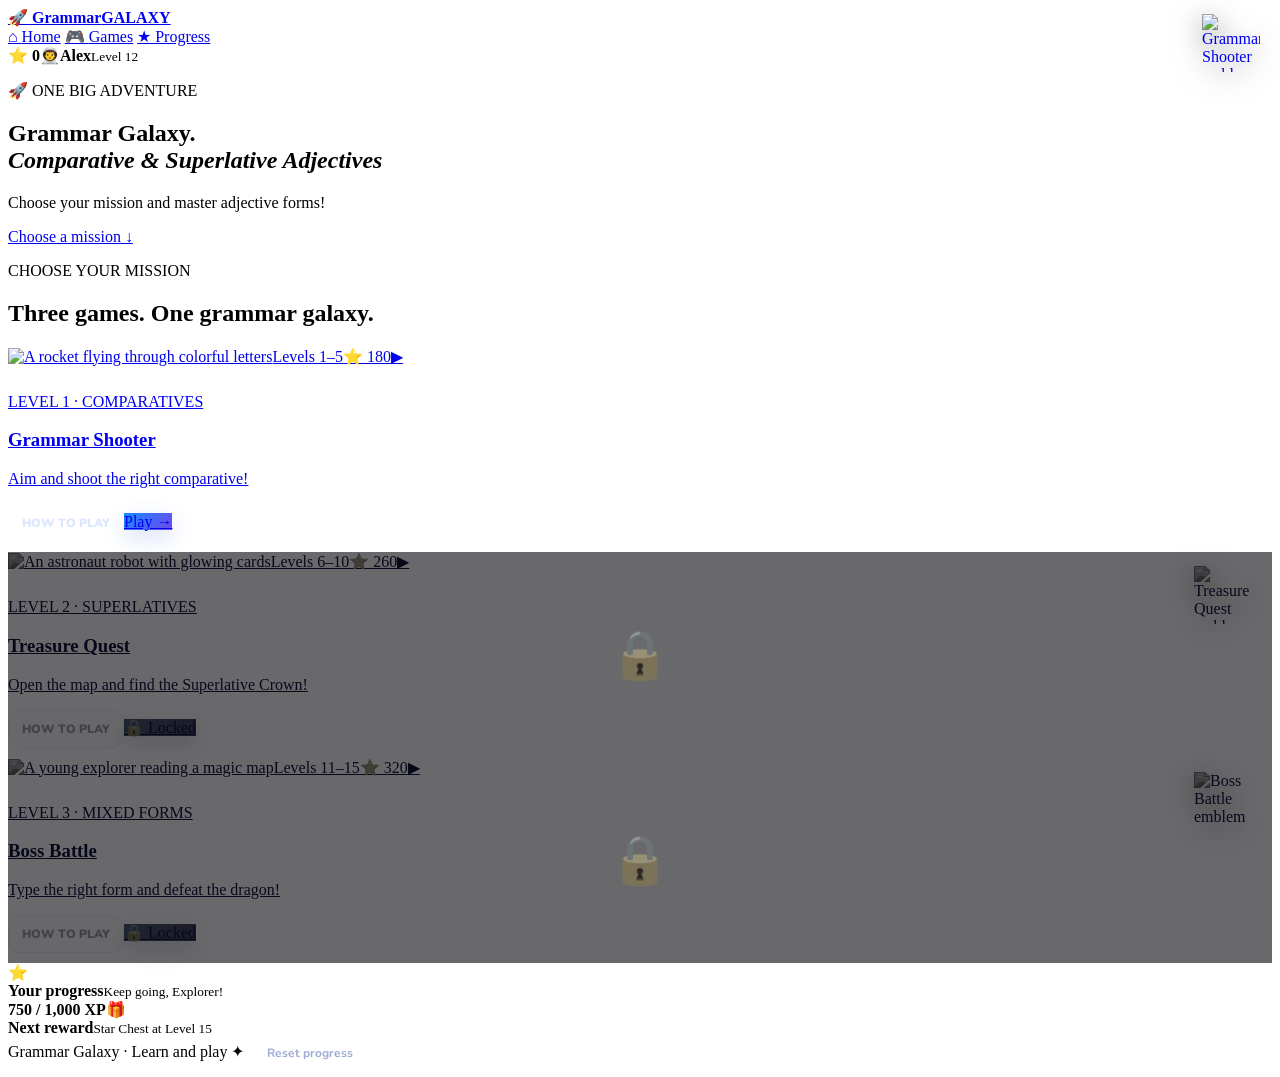
==== index.html @ d7494837 "Initialize Grammar Galaxy game" ====
<!doctype html>
<html lang="en">
<head>
  <meta charset="utf-8">
  <meta name="viewport" content="width=device-width, initial-scale=1">
  <meta name="theme-color" content="#060a2b">
  <title>Grammar Galaxy — Comparative &amp; Superlative Adjectives</title>
  <link rel="preconnect" href="https://fonts.googleapis.com">
  <link rel="preconnect" href="https://fonts.gstatic.com" crossorigin>
  <link href="https://fonts.googleapis.com/css2?family=Nunito:wght@500;700;800;900&display=swap" rel="stylesheet">
  <link rel="stylesheet" href="styles.css">
  <style>
    .game-card .button {
      background: linear-gradient(135deg, #168cff, #7048ed);
      box-shadow: 0 8px 22px #315ed733;
    }
    .game-card.locked{filter:saturate(.25) brightness(.68);cursor:not-allowed}.game-card.locked:hover{transform:none}.game-card.locked .cover:before{content:"🔒";position:absolute;z-index:5;inset:0;display:grid;place-items:center;background:#05082499;font-size:48px}.game-card.completed{box-shadow:0 0 30px #4be8a844,0 22px 55px #01031d99}#resetProgress{margin-left:8px;border:1px solid #ffffff20;border-radius:10px;padding:7px 10px;color:#9eabd2;background:#ffffff08;font:700 12px Nunito;cursor:pointer}
    .card-copy{padding-top:27px}.game-emblem{position:absolute;right:20px;top:14px;width:58px;height:58px;filter:drop-shadow(0 8px 14px #0008)}.how-card-btn{margin-bottom:10px;border:1px solid #ffffff26;border-radius:12px;padding:10px 13px;color:#dce6ff;background:#ffffff09;font:900 12px Nunito;cursor:pointer;text-transform:uppercase}.how-card-btn:hover{background:#ffffff18}.home-modal{position:fixed;z-index:100;inset:0;display:grid;place-items:center;padding:18px;background:#02051bdc;backdrop-filter:blur(10px)}.home-modal-card{width:min(520px,100%);padding:28px;border:1px solid #647dff;border-radius:26px;text-align:center;background:linear-gradient(145deg,#11194c,#080c2e);box-shadow:0 30px 90px #000}.home-modal-card img{width:78px}.home-modal-card h2{font-size:32px;margin:8px}.home-modal-card p{color:#c7d1f0;line-height:1.6}.home-example{margin:16px 0;padding:14px;border-radius:14px;text-align:left;background:#ffffff09;line-height:1.8}.home-modal-card button,.home-modal-card a{display:inline-block;margin:4px;border:0;border-radius:12px;padding:12px 17px;color:#fff;background:#ffffff12;font:900 13px Nunito;text-decoration:none;cursor:pointer}.home-modal-card a{background:linear-gradient(135deg,#168cff,#7048ed)}
  </style>
</head>
<body>
  <div class="stars" aria-hidden="true"></div>
  <header class="topbar">
    <a class="brand" href="#top" aria-label="Adjective Adventure — Home">
      <span class="brand-rocket">🚀</span>
      <span><b>Grammar</b><strong>GALAXY</strong></span>
    </a>
    <nav aria-label="Main navigation">
      <a class="active" href="#top">⌂ <span>Home</span></a>
      <a href="#games">🎮 <span>Games</span></a>
      <a href="#progress">★ <span>Progress</span></a>
    </nav>
    <div class="player"><span class="score">⭐ <b>1,250</b></span><span class="avatar">👨‍🚀</span><span><b>Alex</b><small>Level 12</small></span></div>
  </header>

  <main id="top">
    <section class="hero">
      <div class="orbit orbit-one"></div><div class="orbit orbit-two"></div>
      <p class="kicker">🚀 ONE BIG ADVENTURE</p>
      <h1>Grammar Galaxy.<br><em>Comparative &amp; Superlative Adjectives</em></h1>
      <p>Choose your mission and master adjective forms!</p>
      <a class="hero-cta" href="#games">Choose a mission <span>↓</span></a>
      <div class="planet planet-a"></div><div class="planet planet-b"></div>
    </section>

    <section class="missions" id="games">
      <div class="section-heading"><span></span><div><p>CHOOSE YOUR MISSION</p><h2>Three games. One grammar galaxy.</h2></div><span></span></div>
      <div class="game-grid">
        <a class="game-card cyan" data-level="1" href="game1.html" aria-label="Open Grammar Shooter">
          <div class="cover"><img src="assets/rocket-words.jpg" alt="A rocket flying through colorful letters"><span class="level">Levels 1–5</span><span class="reward">⭐ 180</span><span class="play-icon">▶</span></div>
          <div class="card-copy"><img class="game-emblem" src="assets/shooter-emblem.svg" alt="Grammar Shooter emblem"><span class="category">LEVEL 1 · COMPARATIVES</span><h3>Grammar Shooter</h3><p>Aim and shoot the right comparative!</p><button class="how-card-btn" data-how="1">How to play</button><span class="button">Play <b>→</b></span></div>
        </a>
        <a class="game-card violet" data-level="2" href="game2.html" aria-label="Open Treasure Quest">
          <div class="cover"><img src="assets/galaxy-grammar.jpg" alt="An astronaut robot with glowing cards"><span class="level">Levels 6–10</span><span class="reward">⭐ 260</span><span class="play-icon">▶</span></div>
          <div class="card-copy"><img class="game-emblem" src="assets/treasure-emblem.svg" alt="Treasure Quest emblem"><span class="category">LEVEL 2 · SUPERLATIVES</span><h3>Treasure Quest</h3><p>Open the map and find the Superlative Crown!</p><button class="how-card-btn" data-how="2">How to play</button><span class="button">Play <b>→</b></span></div>
        </a>
        <a class="game-card teal" data-level="3" href="game3.html" aria-label="Open Boss Battle">
          <div class="cover"><img src="assets/reading-quest.jpg" alt="A young explorer reading a magic map"><span class="level">Levels 11–15</span><span class="reward">⭐ 320</span><span class="play-icon">▶</span></div>
          <div class="card-copy"><img class="game-emblem" src="assets/boss-emblem.svg" alt="Boss Battle emblem"><span class="category">LEVEL 3 · MIXED FORMS</span><h3>Boss Battle</h3><p>Type the right form and defeat the dragon!</p><button class="how-card-btn" data-how="3">How to play</button><span class="button">Play <b>→</b></span></div>
        </a>
      </div>
    </section>

    <section class="progress-panel" id="progress">
      <span class="medal">⭐</span><div><b>Your progress</b><small>Keep going, Explorer!</small></div><div class="bar"><i></i></div><b>750 / 1,000 XP</b><span class="divider"></span><span class="chest">🎁</span><div><b>Next reward</b><small>Star Chest at Level 15</small></div>
    </section>
  </main>
  <footer>Grammar Galaxy · Learn and play ✦ <button id="resetProgress">Reset progress</button></footer>
  <script>
    const galaxyState=JSON.parse(localStorage.getItem('grammarGalaxy')||'{"unlocked":1,"xp":0,"completed":{}}');
    document.querySelectorAll('[data-level]').forEach(card=>{const level=Number(card.dataset.level);if(level>galaxyState.unlocked){card.classList.add('locked');card.setAttribute('aria-disabled','true');card.addEventListener('click',event=>event.preventDefault());card.querySelector('.button').innerHTML='🔒 Locked';}else if(galaxyState.completed[level]){card.classList.add('completed');card.querySelector('.button').innerHTML='✓ Play again <b>→</b>';}});
    document.querySelector('.player .score b').textContent=(galaxyState.xp||0).toLocaleString('en-US');
    document.getElementById('resetProgress').onclick=()=>{if(confirm('Reset all game progress?')){localStorage.removeItem('grammarGalaxy');location.reload()}};
    const howInfo={1:{name:'Grammar Shooter',icon:'assets/shooter-emblem.svg',url:'game1.html',text:'Shoot the moving target with the correct comparative form.',example:'A mouse is ___ than an elephant.<br>🎯 small · smaller · smallest'},2:{name:'Treasure Quest',icon:'assets/treasure-emblem.svg',url:'game2.html',text:'Choose the correct superlative and open the next map sector.',example:'This is ___ room in the house.<br>💎 the smaller · the smallest · the most small'},3:{name:'Boss Battle',icon:'assets/boss-emblem.svg',url:'game3.html',text:'Fight through three phases and remove all 15 Boss HP.',example:'Choose forms first, then type answers.<br>⚔️ Correct = -1 Boss HP'}};
    document.querySelectorAll('.how-card-btn').forEach(button=>button.onclick=event=>{event.preventDefault();event.stopPropagation();const level=Number(button.dataset.how),info=howInfo[level],locked=level>galaxyState.unlocked,modal=document.createElement('div');modal.className='home-modal';modal.innerHTML=`<div class="home-modal-card"><img src="${info.icon}" alt=""><small>HOW TO PLAY</small><h2>${info.name}</h2><p>${info.text} Correct answers give XP and build your streak. Complete all 15 questions.</p><div class="home-example">${info.example}</div><button class="modal-close">CLOSE</button>${locked?'<button disabled>🔒 LOCKED</button>':`<a href="${info.url}">START GAME</a>`}</div>`;document.body.appendChild(modal);modal.querySelector('.modal-close').onclick=()=>modal.remove();modal.onclick=e=>{if(e.target===modal)modal.remove()}});
  </script>
</body>
</html>
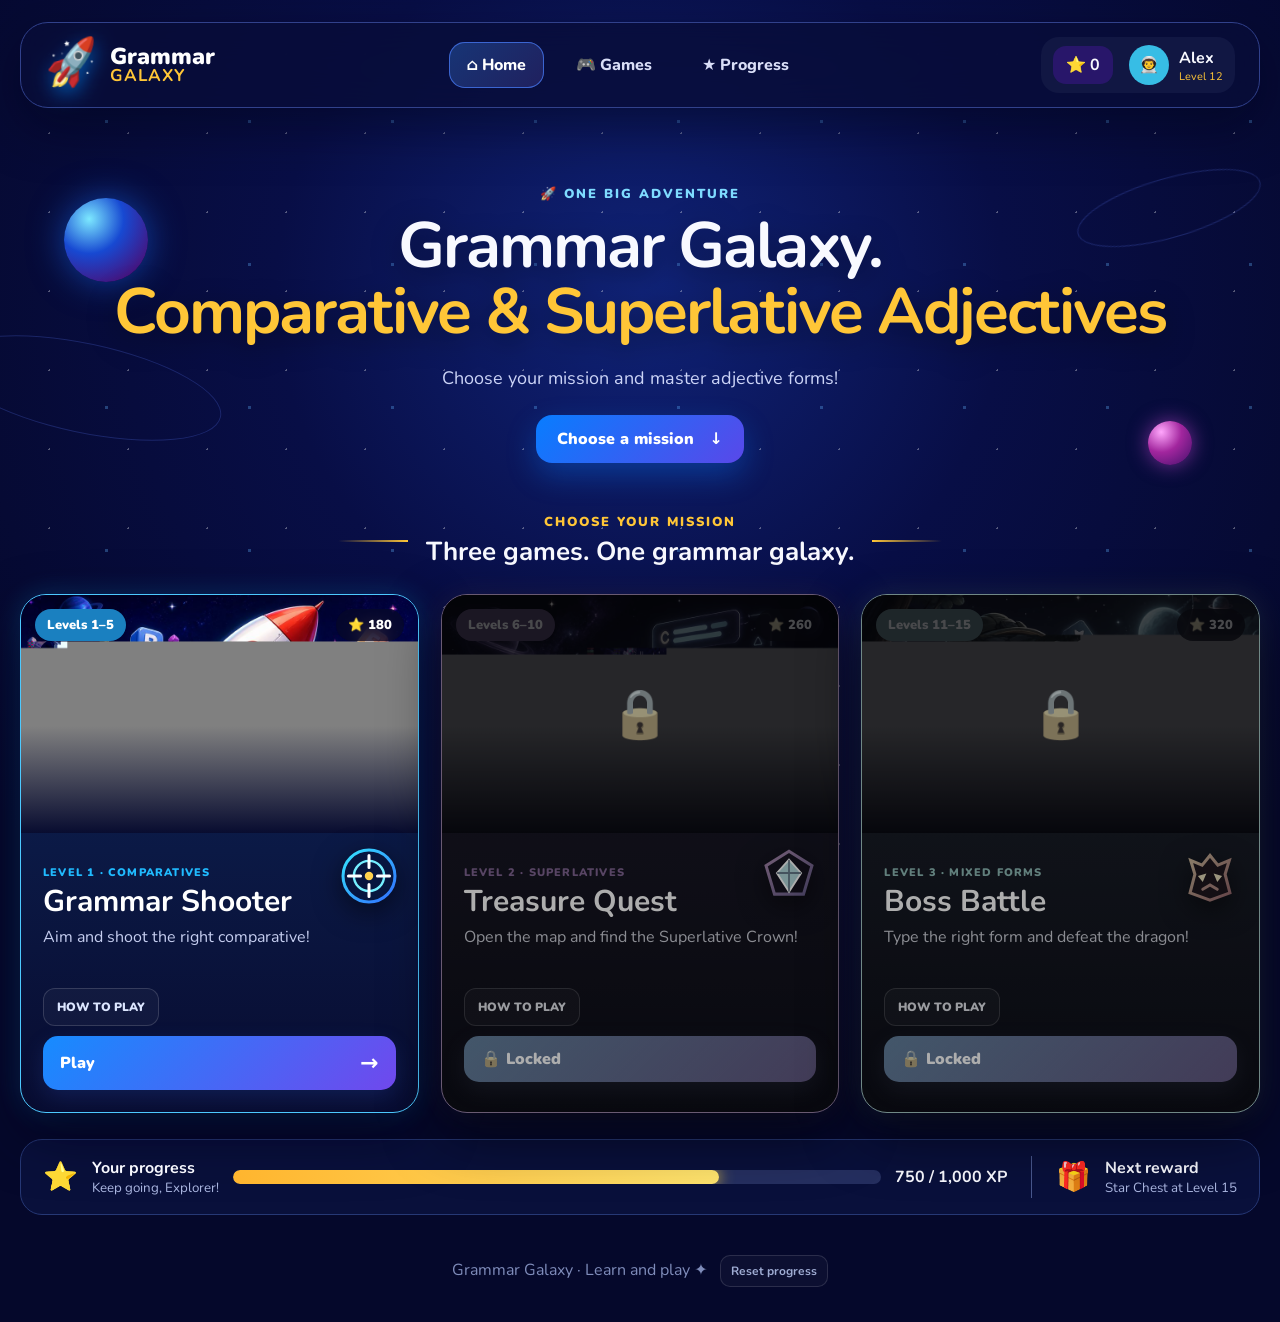
==== commit aefc437f: "Publish complete Grammar Galaxy game" ====
--- a/index.html
+++ b/index.html
@@ -75,5 +75,4 @@
     document.querySelectorAll('.how-card-btn').forEach(button=>button.onclick=event=>{event.preventDefault();event.stopPropagation();const level=Number(button.dataset.how),info=howInfo[level],locked=level>galaxyState.unlocked,modal=document.createElement('div');modal.className='home-modal';modal.innerHTML=`<div class="home-modal-card"><img src="${info.icon}" alt=""><small>HOW TO PLAY</small><h2>${info.name}</h2><p>${info.text} Correct answers give XP and build your streak. Complete all 15 questions.</p><div class="home-example">${info.example}</div><button class="modal-close">CLOSE</button>${locked?'<button disabled>🔒 LOCKED</button>':`<a href="${info.url}">START GAME</a>`}</div>`;document.body.appendChild(modal);modal.querySelector('.modal-close').onclick=()=>modal.remove();modal.onclick=e=>{if(e.target===modal)modal.remove()}});
   </script>
 </body>
-</html>
-
+</html>
--- a/styles.css
+++ b/styles.css
@@ -0,0 +1 @@
+:root{--navy:#05082b;--blue:#087dff;--gold:#ffc637;--text:#f8f9ff;--muted:#b7c2ec}*{box-sizing:border-box}html{scroll-behavior:smooth}body{margin:0;min-height:100vh;font-family:Nunito,system-ui,sans-serif;color:var(--text);background:radial-gradient(circle at 50% 22%,#102378 0,#080e46 30%,#05082b 68%);overflow-x:hidden}.stars,.stars:after{position:fixed;inset:0;content:"";pointer-events:none;background-image:radial-gradient(#fff 1px,transparent 1px),radial-gradient(#66b7ff 1.5px,transparent 1.5px);background-size:79px 79px,143px 143px;background-position:10px 15px,35px 50px;opacity:.32;z-index:-1}.topbar{width:min(1500px,calc(100% - 40px));height:86px;margin:22px auto 0;padding:0 24px;display:flex;align-items:center;justify-content:space-between;gap:24px;border:1px solid #31418b;border-radius:28px;background:#080d39cc;box-shadow:0 18px 50px #02041a80;backdrop-filter:blur(18px);position:relative;z-index:5}.brand{display:flex;align-items:center;gap:10px;text-decoration:none;color:#fff;line-height:.9}.brand-rocket{font-size:44px;filter:drop-shadow(0 7px 10px #008cff99);transform:rotate(-8deg)}.brand b{display:block;font-size:23px;font-weight:900}.brand strong{display:block;color:var(--gold);font-size:17px;letter-spacing:.8px}nav{display:flex;align-items:center;gap:14px}nav a{padding:12px 18px;border-radius:16px;color:#d9def7;text-decoration:none;font-weight:800}nav a:hover,nav a.active{color:#fff;background:linear-gradient(135deg,#173576,#20205e);box-shadow:inset 0 0 0 1px #3b65d1}.player{display:flex;align-items:center;gap:10px;padding:8px 12px;border-radius:18px;background:#111743}.player .score{margin-right:6px;padding:8px 13px;border-radius:13px;background:#28166a}.avatar{display:grid;place-items:center;width:40px;height:40px;border-radius:50%;background:#37bde5}.player small{display:block;color:#ffc637;font-size:11px}.hero{width:min(1200px,calc(100% - 40px));min-height:405px;margin:auto;text-align:center;display:flex;flex-direction:column;align-items:center;justify-content:center;position:relative}.kicker{margin:26px 0 9px!important;color:#7edbff!important;font-weight:900!important;letter-spacing:2px;font-size:13px!important}.hero h1{font-size:clamp(40px,5vw,72px);line-height:1.03;margin:0;letter-spacing:-2px;text-shadow:0 8px 30px #0006}.hero h1 em{font-style:normal;color:var(--gold)}.hero>p{color:#ccd4f7;font-size:18px;line-height:1.6;margin:18px 0 22px}.hero-cta{color:#fff;text-decoration:none;font-weight:900;padding:13px 21px;border-radius:16px;background:linear-gradient(135deg,#087dff,#5948e9);box-shadow:0 12px 30px #097cff55}.hero-cta span{margin-left:10px}.planet{position:absolute;border-radius:50%;z-index:-1}.planet-a{width:84px;height:84px;left:2%;top:90px;background:radial-gradient(circle at 30% 25%,#7ce8ff,#1749d2 40%,#45147f 80%);box-shadow:0 0 35px #176eff88}.planet-b{width:44px;height:44px;right:4%;bottom:48px;background:radial-gradient(circle at 30% 25%,#ffa6fc,#a2269e 45%,#41106b);box-shadow:0 0 20px #dc4de888}.orbit{position:absolute;border:1px solid #607cff3b;border-radius:50%;z-index:-1}.orbit-one{width:280px;height:90px;left:-8%;bottom:80px;transform:rotate(12deg)}.orbit-two{width:190px;height:60px;right:-2%;top:70px;transform:rotate(-16deg)}.missions{width:min(1340px,calc(100% - 40px));margin:0 auto 26px}.section-heading{display:flex;align-items:center;justify-content:center;gap:18px;text-align:center;margin-bottom:25px}.section-heading>span{height:2px;width:70px;background:linear-gradient(90deg,transparent,var(--gold))}.section-heading>span:last-child{transform:scaleX(-1)}.section-heading p{color:var(--gold);font-weight:900;font-size:13px;letter-spacing:2px;margin:0 0 3px}.section-heading h2{font-size:26px;margin:0}.game-grid{display:grid;grid-template-columns:repeat(3,1fr);gap:22px}.game-card{--accent:#20bbff;display:block;color:#fff;text-decoration:none;border:1px solid color-mix(in srgb,var(--accent) 80%,white);border-radius:26px;overflow:hidden;background:linear-gradient(180deg,color-mix(in srgb,var(--accent) 13%,#0a1042),#080c30);box-shadow:0 22px 55px #01031d99,0 0 26px color-mix(in srgb,var(--accent) 22%,transparent);transition:transform .3s,box-shadow .3s}.game-card.violet{--accent:#b84aff}.game-card.teal{--accent:#29d7c5}.game-card:hover{transform:translateY(-10px);box-shadow:0 32px 70px #01031dcc,0 0 38px color-mix(in srgb,var(--accent) 42%,transparent)}.cover{height:238px;position:relative;overflow:hidden}.cover:after{content:"";position:absolute;inset:auto 0 0;height:45%;background:linear-gradient(transparent,#080c30)}.cover img{width:100%;height:100%;object-fit:cover;transition:transform .45s}.game-card:hover img{transform:scale(1.06)}.level,.reward{position:absolute;z-index:2;top:14px;padding:7px 12px;border-radius:20px;font-weight:900;font-size:13px;backdrop-filter:blur(10px)}.level{left:14px;background:color-mix(in srgb,var(--accent) 65%,#10124a)}.reward{right:14px;background:#060926b8}.play-icon{position:absolute;z-index:3;left:50%;top:50%;display:grid;place-items:center;width:58px;height:58px;border-radius:50%;background:#fff;color:var(--accent);transform:translate(-50%,-35%) scale(.5);opacity:0;box-shadow:0 8px 30px #0008;transition:.3s;padding-left:4px}.game-card:hover .play-icon{opacity:1;transform:translate(-50%,-35%) scale(1)}.card-copy{position:relative;z-index:2;padding:20px 22px 22px}.category{font-size:11px;letter-spacing:1.2px;font-weight:900;color:var(--accent)}.card-copy h3{font-size:30px;margin:5px 0 3px;line-height:1}.card-copy p{color:#c6cef0;margin:9px 0 18px;min-height:44px}.button{display:flex;align-items:center;justify-content:space-between;padding:12px 17px;border-radius:15px;background:linear-gradient(135deg,var(--accent),color-mix(in srgb,var(--accent) 50%,#722dff));font-weight:900}.button b{font-size:22px}.progress-panel{width:min(1340px,calc(100% - 40px));margin:14px auto 28px;padding:16px 22px;display:flex;align-items:center;gap:14px;border:1px solid #263875;border-radius:22px;background:#0b123fd9}.progress-panel small{display:block;color:#abb7e1}.medal,.chest{font-size:28px}.bar{height:14px;flex:1;min-width:100px;border-radius:12px;background:#252f60;overflow:hidden}.bar i{display:block;width:75%;height:100%;border-radius:inherit;background:linear-gradient(90deg,#ffb52e,#ffe46e);box-shadow:0 0 16px #ffd33c}.divider{width:1px;height:42px;background:#48578d;margin:0 10px}footer{text-align:center;padding:12px 20px 35px;color:#7f8cba}@media(max-width:980px){.player>span:last-child,nav span{display:none}.game-grid{grid-template-columns:1fr 1fr}.game-card:last-child{grid-column:1/-1}.progress-panel{flex-wrap:wrap}.divider{display:none}}@media(max-width:680px){.topbar{height:72px;width:calc(100% - 20px);padding:0 12px;border-radius:20px}.brand b{font-size:17px}.brand strong{font-size:12px}.brand-rocket{font-size:31px}nav{gap:2px}nav a{padding:10px}.player{padding:6px}.score{display:none}.hero{min-height:360px}.hero h1{letter-spacing:-1px}.desktop{display:none}.game-grid{grid-template-columns:1fr}.game-card:last-child{grid-column:auto}.cover{height:220px}.progress-panel .bar{order:5;flex-basis:100%}.progress-panel .chest,.progress-panel div:last-child{display:none}}
